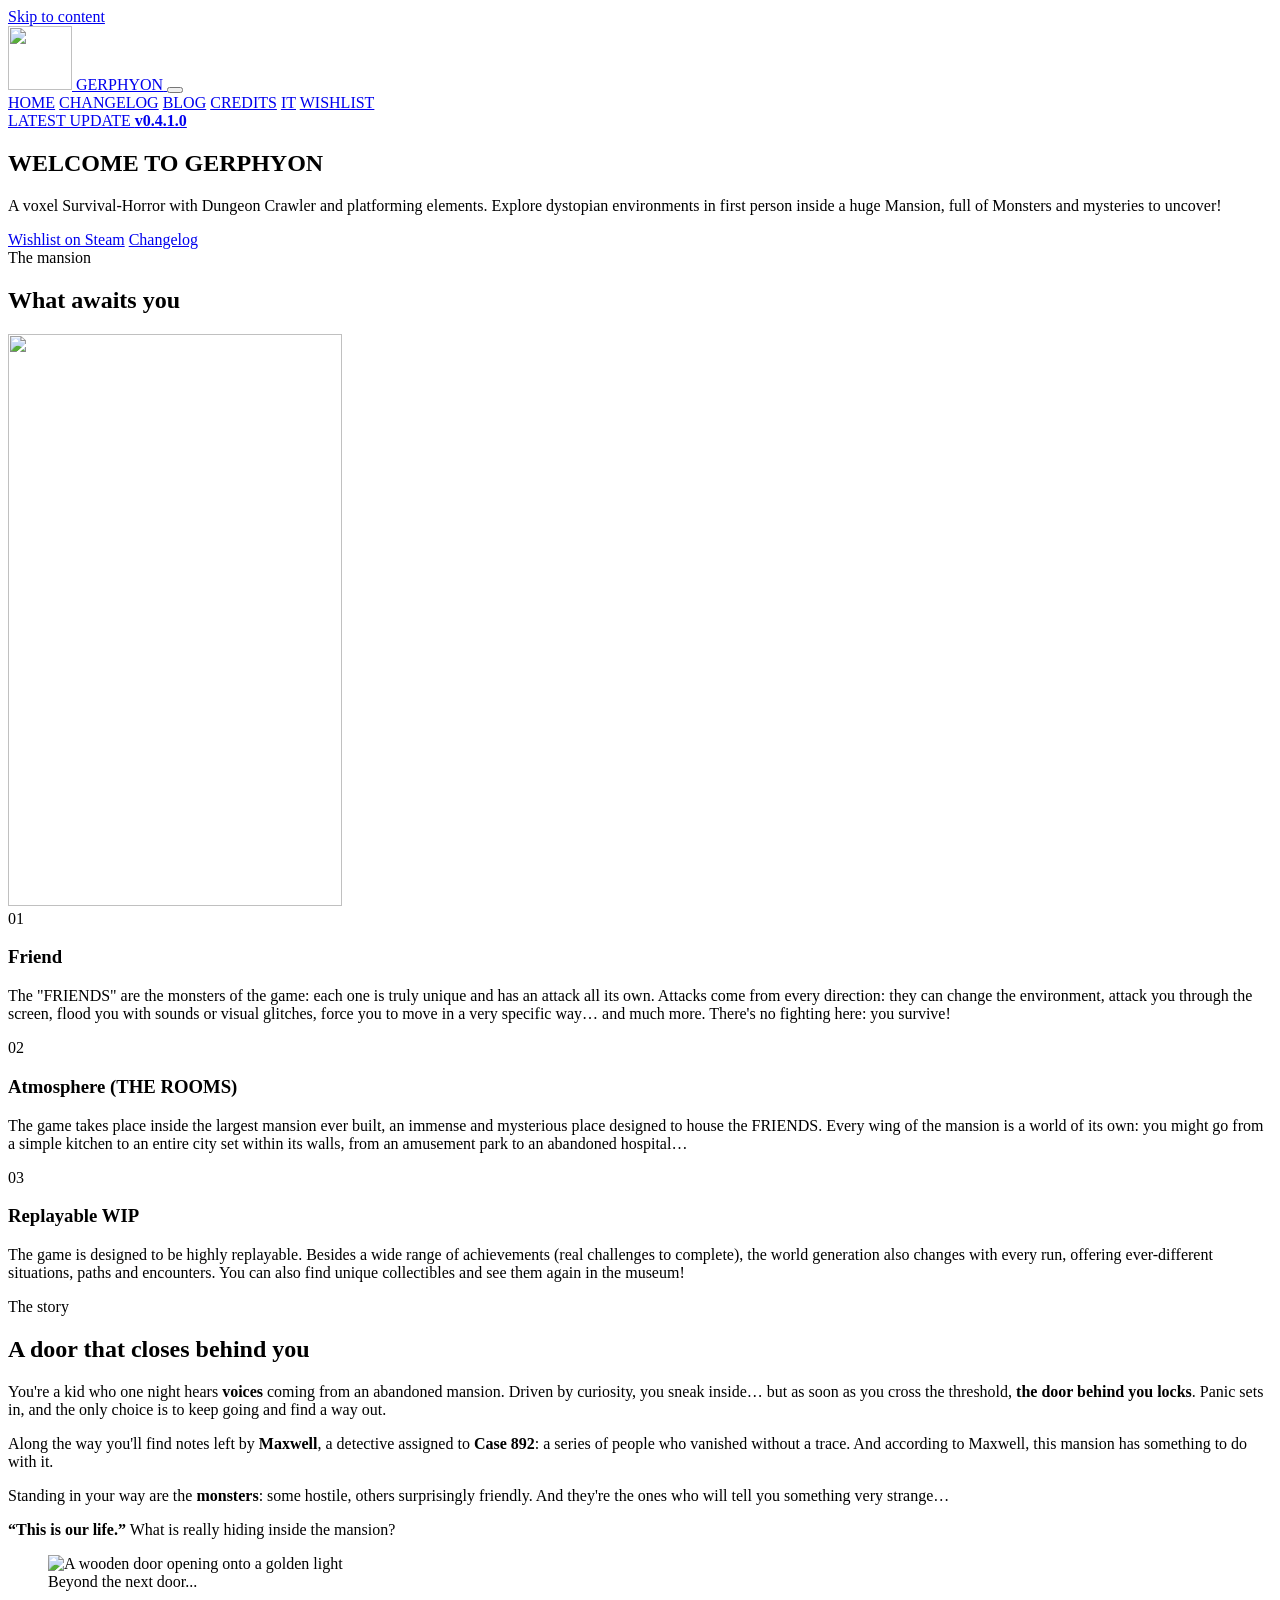
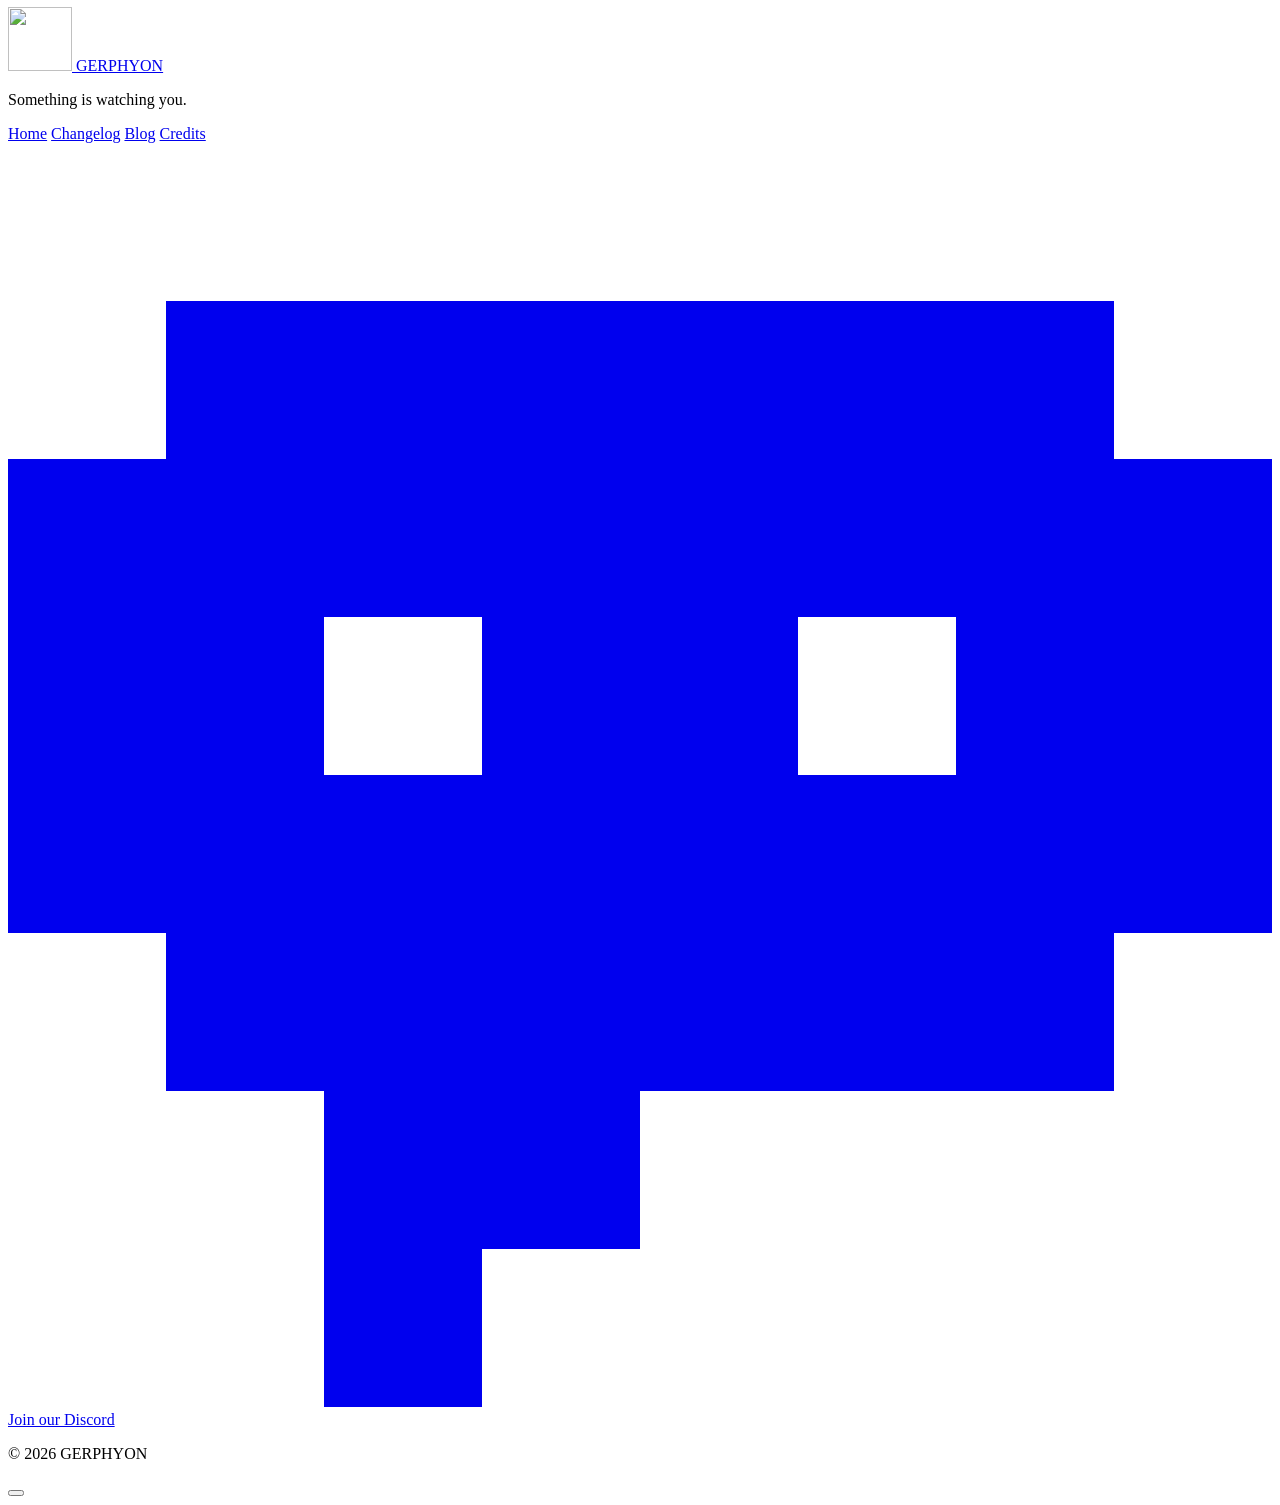
==== en/index.html @ 2ed1fde4 "update" ====
<!doctype html>
<html lang="en">
<head>
  <meta charset="utf-8"/>
  <meta name="viewport" content="width=device-width, initial-scale=1"/>
  <meta name="theme-color" content="#0b0807"/>
  <meta name="description" content="GERPHYON — A voxel Survival-Horror with Dungeon Crawler and platforming elements: explore a huge Mansion full of Monsters and mysteries in first person."/>
  <title>GERPHYON</title>
  <script>document.documentElement.classList.add('js')</script>
  <script src="../assets/js/lang.js"></script>
  <link rel="alternate" hreflang="it" href="https://gerphyon.com/"/>
  <link rel="alternate" hreflang="en" href="https://gerphyon.com/en/"/>
  <link rel="alternate" hreflang="x-default" href="https://gerphyon.com/"/>
  <link rel="preconnect" href="https://fonts.googleapis.com"/>
  <link rel="preconnect" href="https://fonts.gstatic.com" crossorigin/>
  <link rel="stylesheet" href="https://fonts.googleapis.com/css2?family=Rubik:wght@400;600&display=swap"/>
  <link rel="preload" href="../assets/fonts/GERPHYON.ttf" as="font" type="font/ttf" crossorigin/>
  <link rel="stylesheet" href="../assets/css/styles.css"/>
  <link rel="icon" href="../assets/img/Logo64x64.png" type="image/png"/>
</head>
<body>
<a class="skip-link" href="#main">Skip to content</a>
<header class="site-header">
  <div class="container navbar">
    <a class="brand" href="./index.html" aria-label="GERPHYON — Home">
      <img src="../assets/img/Logo64x64.png" alt="" width="64" height="64"/>
      <span class="brand-title">GERPHYON</span>
    </a>
    <button class="nav-toggle" type="button" aria-expanded="false" aria-controls="site-nav" aria-label="Open menu"><span></span></button>
    <nav id="site-nav" class="site-nav" aria-label="Main">
      <a href="./index.html" aria-current="page">HOME</a>
      <a href="./versions.html">CHANGELOG</a>
      <a href="./blog.html">BLOG</a>
      <a href="./credits.html">CREDITS</a>
      <a href="../index.html" hreflang="it" lang="it" data-lang="it" aria-label="Versione italiana">IT</a>
      <a class="btn btn-sm" href="https://store.steampowered.com/app/4841430/GERPHYON_The_Ender_Mansion/" target="_blank" rel="noopener">WISHLIST</a>
    </nav>
  </div>
</header>

<main id="main">
<section class="hero">
  <div class="slideshow" aria-hidden="true">
    <div class="slide" style="background-image:url('../assets/img/slide1.png')"></div>
  </div>
  <div class="hero-fx" aria-hidden="true"></div>
  <div class="eyes" data-eyes="6" data-eyes-area="edges" aria-hidden="true"></div>
  <div class="container hero-content">
    <a class="hero-badge" href="./versions.html" data-latest-version hidden>LATEST UPDATE <b></b></a>
    <h1 class="hero-title">
      <span class="hero-title-small">WELCOME TO</span>
      <span class="hero-title-big">GERPHYON</span>
    </h1>
    <p class="hero-text">A voxel Survival-Horror with Dungeon Crawler and platforming elements. Explore dystopian environments in first person inside a huge Mansion, full of Monsters and mysteries to uncover!</p>
    <div class="hero-actions">
      <a class="btn btn-lg" href="https://store.steampowered.com/app/4841430/GERPHYON_The_Ender_Mansion/" target="_blank" rel="noopener">Wishlist on Steam</a>
      <a class="btn btn-ghost" href="./versions.html">Changelog <span class="px-arrow" aria-hidden="true"></span></a>
    </div>
  </div>
  <a class="scroll-hint" href="#magione" aria-label="Scroll to the mansion"><span class="px-chev" aria-hidden="true"></span></a>
  <script src="../assets/js/slideshow.js"></script>
</section>

<div class="cornice" aria-hidden="true"></div>

<section class="section section-grid" id="magione">
  <div class="container">
    <div class="section-head">
      <div data-reveal>
        <span class="kicker">The mansion</span>
        <h2 class="h2">What <span class="gold">awaits</span> you</h2>
        <span class="carpet" aria-hidden="true"></span>
      </div>
      <img class="peek-cat" src="../assets/img/Gatto.png" alt="" width="334" height="572"/>
    </div>
    <div class="cards">
      <article class="card feature-card" data-reveal>
        <span class="card-num" aria-hidden="true">01</span>
        <h3>Friend</h3>
        <p>The "FRIENDS" are the monsters of the game: each one is truly unique and has an attack all its own. Attacks come from every direction: they can change the environment, attack you through the screen, flood you with sounds or visual glitches, force you to move in a very specific way… and much more. There's no fighting here: you survive!</p>
      </article>
      <article class="card feature-card" data-reveal style="--d:.1s">
        <span class="card-num" aria-hidden="true">02</span>
        <h3>Atmosphere (THE ROOMS)</h3>
        <p>The game takes place inside the largest mansion ever built, an immense and mysterious place designed to house the FRIENDS. Every wing of the mansion is a world of its own: you might go from a simple kitchen to an entire city set within its walls, from an amusement park to an abandoned hospital…</p>
      </article>
      <article class="card feature-card" data-reveal style="--d:.2s">
        <span class="card-num" aria-hidden="true">03</span>
        <h3>Replayable <span class="tag">WIP</span></h3>
        <p>The game is designed to be highly replayable. Besides a wide range of achievements (real challenges to complete), the world generation also changes with every run, offering ever-different situations, paths and encounters. You can also find unique collectibles and see them again in the museum!</p>
      </article>
    </div>
  </div>
</section>

<div class="cornice" aria-hidden="true"></div>

<section class="section section-genre">
  <div class="container genre-grid">
    <div class="genre-text" data-reveal>
      <span class="kicker">The story</span>
      <h2 class="h2">A door that <span class="gold">closes</span> behind you</h2>
      <span class="carpet" aria-hidden="true"></span>

      <p>
      You're a kid who one night hears <strong>voices</strong> coming from an abandoned mansion. Driven by curiosity,
      you sneak inside… but as soon as you cross the threshold, <strong>the door behind you locks</strong>.
      Panic sets in, and the only choice is to keep going and find a way out.
      </p>

      <p>
      Along the way you'll find notes left by <strong>Maxwell</strong>, a detective assigned to
      <strong>Case 892</strong>: a series of people who vanished without a trace. And according to Maxwell, this mansion
      has something to do with it.
      </p>

      <p>
      Standing in your way are the <strong>monsters</strong>: some hostile, others surprisingly friendly.
      And they're the ones who will tell you something very strange…
      </p>

      <p class="callout">
        <strong>“This is our life.”</strong>
        <span>What is really hiding inside the mansion?</span>
      </p>
    </div>
    <figure class="genre-door" data-reveal style="--d:.15s">
      <img src="../assets/img/porta.png" alt="A wooden door opening onto a golden light" width="688" height="786"/>
      <figcaption>Beyond the next door...</figcaption>
    </figure>
  </div>
</section>
</main>

<div class="cornice" aria-hidden="true"></div>
<footer class="site-footer">
  <div class="eyes" data-eyes="5" aria-hidden="true"></div>
  <div class="container footer-inner">
    <a class="footer-brand" href="./index.html" aria-label="GERPHYON — Home">
      <img src="../assets/img/Logo64x64.png" alt="" width="64" height="64"/>
      <span class="brand-title">GERPHYON</span>
    </a>
    <p class="footer-tagline">Something is watching you.</p>
    <nav class="footer-links" aria-label="Secondary">
      <a href="./index.html">Home</a>
      <a href="./versions.html">Changelog</a>
      <a href="./blog.html">Blog</a>
      <a href="./credits.html">Credits</a>
    </nav>
    <a href="https://discord.gg/F6qgCj7XM7" class="btn btn-blood discord">
      <svg class="discord-icon" viewBox="0 0 8 8" aria-hidden="true" shape-rendering="crispEdges"><path fill="currentColor" fill-rule="evenodd" d="M1 1h6v1h1v3H7v1H4v1H3v1H2V6H1V5H0V2h1zM2 3v1h1V3zm3 0v1h1V3z"/></svg>
      Join our Discord
    </a>
    <p class="copyright">© <span id="year"></span> GERPHYON</p>
  </div>
</footer>
<script src="../assets/js/main.js"></script>

<script>if('serviceWorker' in navigator) { navigator.serviceWorker.register('../sw.js'); }</script>
</body>
</html>
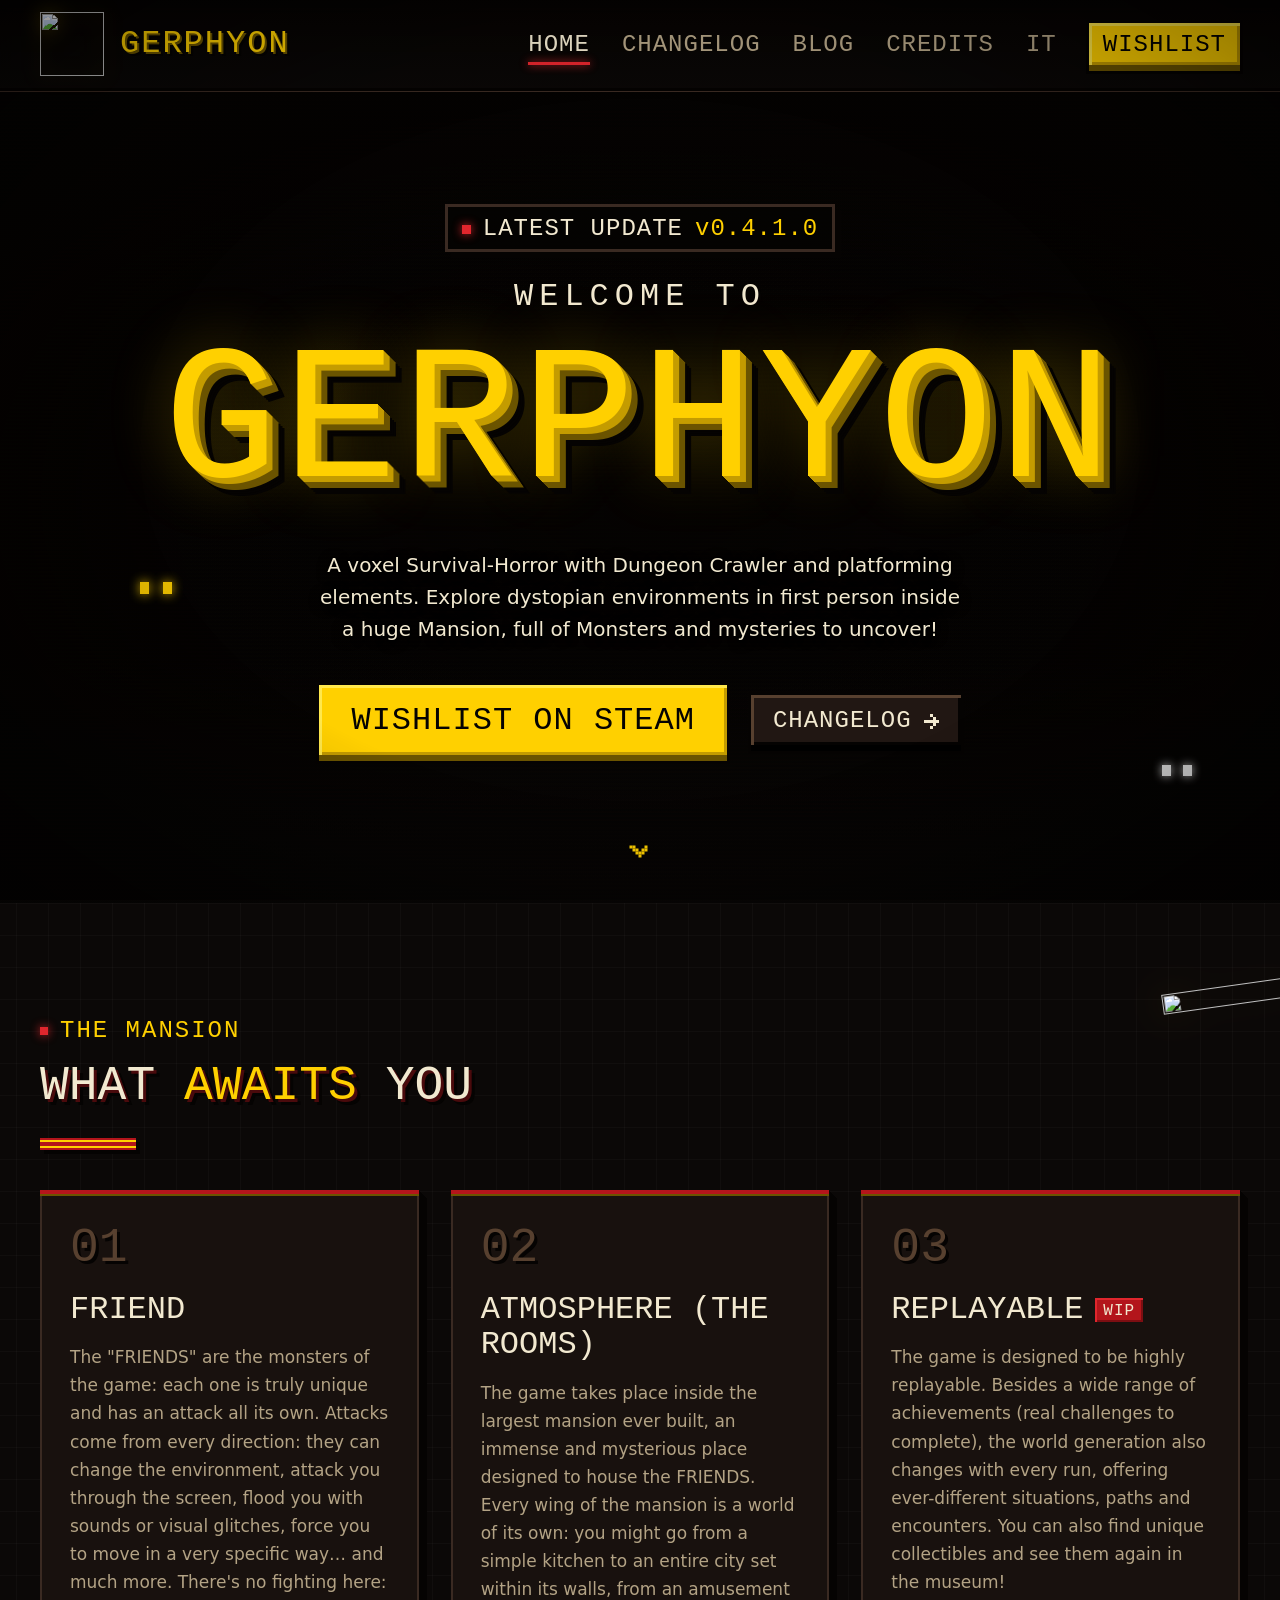
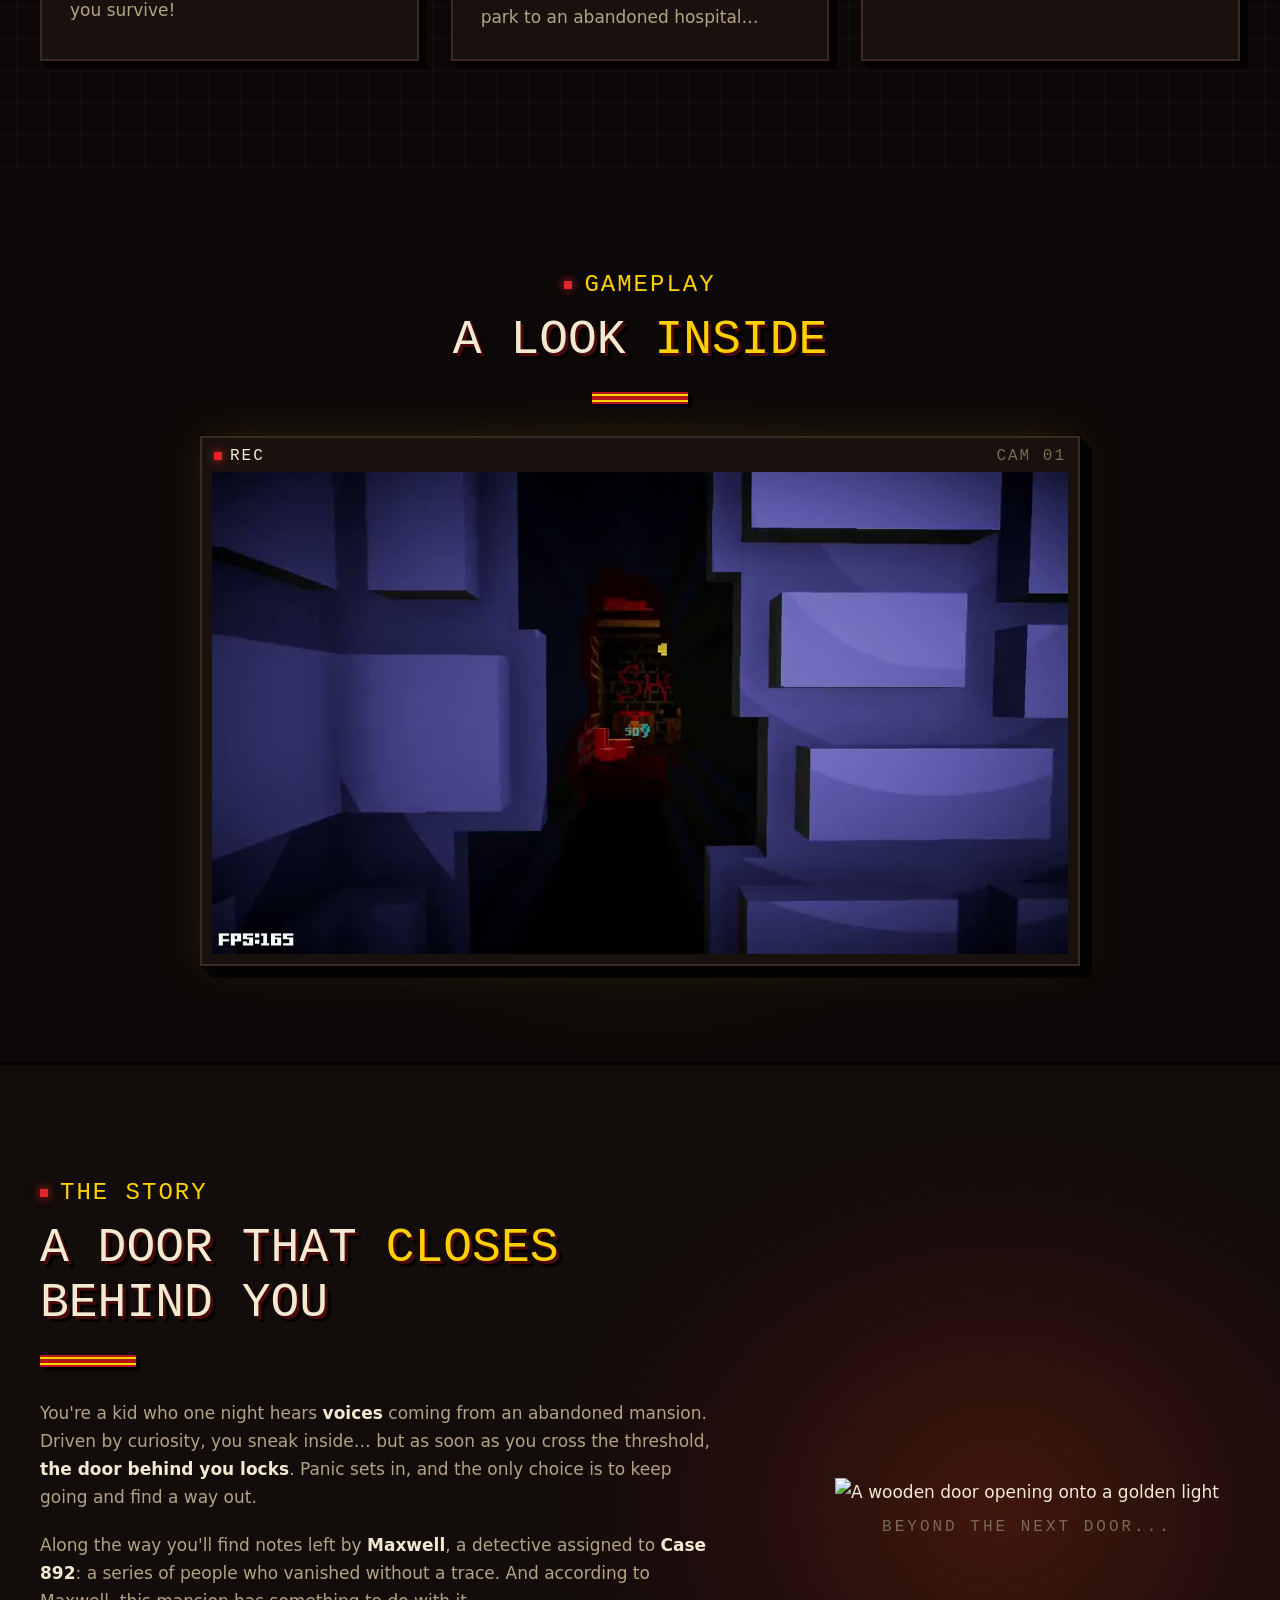
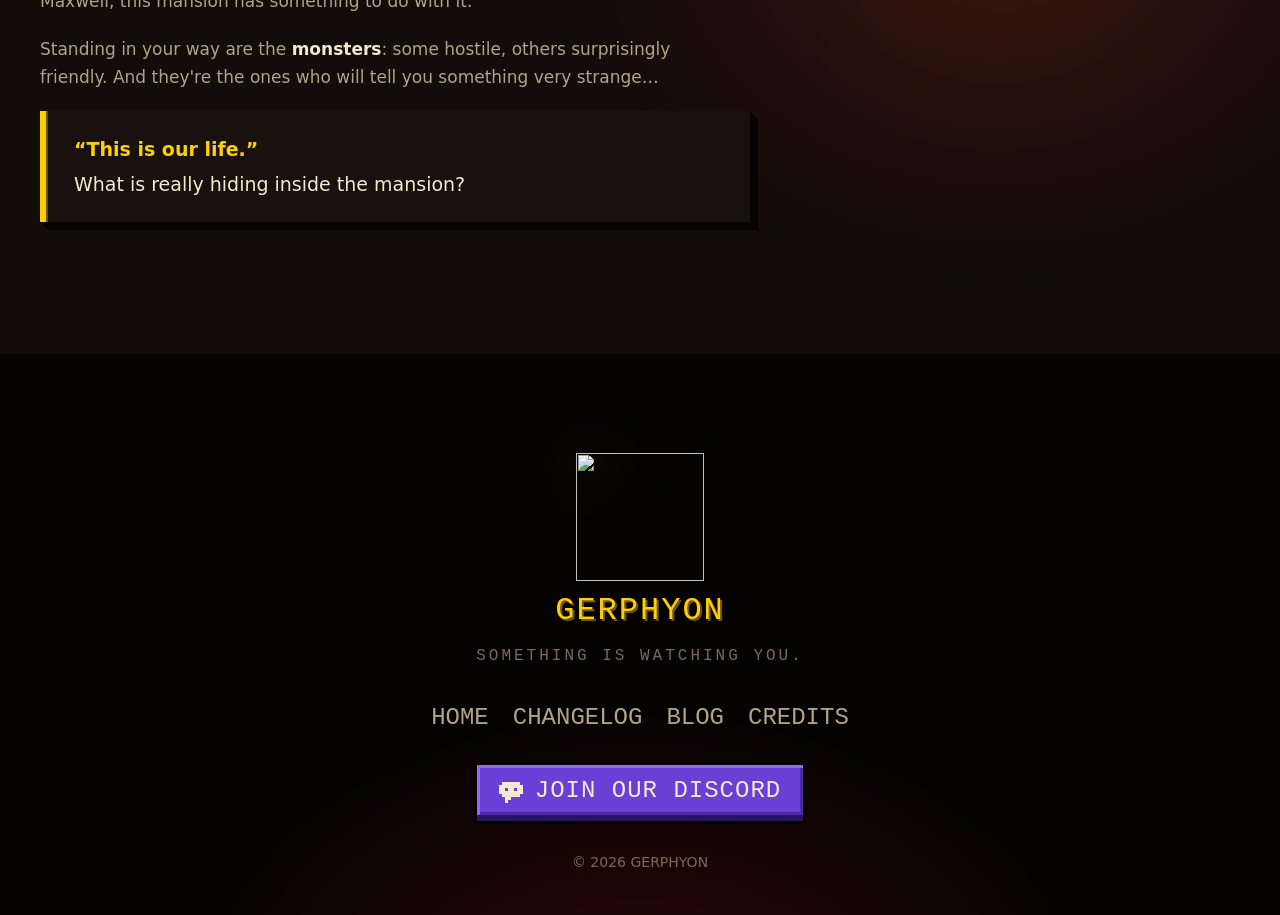
==== commit 65ca984e: "update" ====
--- a/en/index.html
+++ b/en/index.html
@@ -95,6 +95,22 @@
 
 <div class="cornice" aria-hidden="true"></div>
 
+<section class="section section-video">
+  <div class="container">
+    <div class="center" data-reveal>
+      <span class="kicker">Gameplay</span>
+      <h2 class="h2">A look <span class="gold">inside</span></h2>
+      <span class="carpet" aria-hidden="true"></span>
+    </div>
+    <figure class="video-frame" data-reveal style="--d:.1s">
+      <div class="video-bar" aria-hidden="true"><span class="video-rec">REC</span><span>CAM 01</span></div>
+      <video src="../assets/video/trailer.mp4" poster="../assets/video/trailer-poster.jpg" width="1280" height="720" muted loop playsinline preload="none" data-autoplay aria-label="GERPHYON gameplay video"></video>
+    </figure>
+  </div>
+</section>
+
+<div class="cornice" aria-hidden="true"></div>
+
 <section class="section section-genre">
   <div class="container genre-grid">
     <div class="genre-text" data-reveal>
--- a/assets/css/styles.css
+++ b/assets/css/styles.css
@@ -0,0 +1,2262 @@
+/* =========================================================
+   GERPHYON — voxel horror
+   Il font del gioco è un pixel font su griglia 16: è nitido a
+   multipli di 16px (16, 32, 48, 64, 96, 144, 192...) e a 24px
+   sugli schermi ad alta densità.
+   ========================================================= */
+
+@font-face {
+    font-family: 'Gerphyon';
+    src: url('../fonts/GERPHYON.ttf') format('truetype');
+    font-display: swap;
+}
+
+:root {
+    /* magione: nero caldo, carminio, oro */
+    --bg: #0b0807;
+    --bg-2: #120c0a;
+    --surface: #18110e;
+    --surface-2: #211713;
+    --line: #3a2a22;
+    --line-2: #57402f;
+    --fg: #f2e9d0;
+    --muted: #b3a385;
+    --dim: #7a6a55;
+
+    --accent: #ffd000;
+    --accent-hi: #ffe84d;
+    --accent-lo: #c49c00;
+    --accent-deep: #6b5400;
+    --blood: #b3151b;
+    --blood-hi: #e0262d;
+    --blood-deep: #4a0a0c;
+    --void: #050302;
+
+    --font-pixel: 'Gerphyon', ui-monospace, monospace;
+    --font-body: 'Rubik', system-ui, -apple-system, 'Segoe UI', Roboto, Arial, sans-serif;
+
+    /* estrusione "a blocco" stile voxel */
+    --extrude: 1px 1px 0 var(--void), 2px 2px 0 var(--void), 3px 3px 0 var(--void), 4px 4px 0 var(--void),
+        5px 5px 0 var(--void), 6px 6px 0 var(--void), 7px 7px 0 var(--void), 8px 8px 0 var(--void);
+    --extrude-lg: 1px 1px 0 var(--void), 2px 2px 0 var(--void), 3px 3px 0 var(--void), 4px 4px 0 var(--void),
+        5px 5px 0 var(--void), 6px 6px 0 var(--void), 7px 7px 0 var(--void), 8px 8px 0 var(--void),
+        9px 9px 0 var(--void), 10px 10px 0 var(--void), 11px 11px 0 var(--void), 12px 12px 0 var(--void),
+        0 0 40px rgba(255, 208, 0, .12);
+
+    --header-h: 88px;
+}
+
+/* ---------- base ---------- */
+
+*,
+*::before,
+*::after {
+    box-sizing: border-box
+}
+
+html {
+    scroll-behavior: smooth;
+    scroll-padding-top: var(--header-h);
+    scrollbar-color: var(--accent-lo) var(--bg);
+}
+
+body {
+    margin: 0;
+    min-height: 100vh;
+    display: flex;
+    flex-direction: column;
+    background: var(--bg);
+    color: var(--fg);
+    font-family: var(--font-body);
+    font-size: 17px;
+    line-height: 1.65;
+    overflow-x: hidden;
+    -webkit-font-smoothing: antialiased;
+}
+
+body > main {
+    flex: 1
+}
+
+/* grana pellicola */
+body::before {
+    content: "";
+    position: fixed;
+    inset: -50%;
+    z-index: 100;
+    pointer-events: none;
+    background: url('../img/noise.png');
+    opacity: .07;
+    mix-blend-mode: overlay;
+    animation: grain 1.2s steps(6) infinite;
+}
+
+/* vignettatura */
+body::after {
+    content: "";
+    position: fixed;
+    inset: 0;
+    z-index: 99;
+    pointer-events: none;
+    background: radial-gradient(ellipse at center, transparent 55%, rgba(0, 0, 0, .45) 100%);
+}
+
+@keyframes grain {
+    0% { transform: translate(0, 0) }
+    20% { transform: translate(-3%, 2%) }
+    40% { transform: translate(2%, -4%) }
+    60% { transform: translate(-4%, -1%) }
+    80% { transform: translate(3%, 3%) }
+    100% { transform: translate(0, 0) }
+}
+
+::selection {
+    background: var(--accent);
+    color: var(--void)
+}
+
+::-webkit-scrollbar {
+    width: 12px
+}
+
+::-webkit-scrollbar-track {
+    background: var(--bg)
+}
+
+::-webkit-scrollbar-thumb {
+    background: var(--accent-lo);
+    border: 3px solid var(--bg)
+}
+
+::-webkit-scrollbar-thumb:hover {
+    background: var(--accent)
+}
+
+img {
+    max-width: 100%;
+    height: auto
+}
+
+a {
+    color: var(--accent)
+}
+
+a:hover {
+    color: var(--accent-hi)
+}
+
+:focus-visible {
+    outline: 3px solid var(--accent);
+    outline-offset: 3px
+}
+
+strong {
+    color: #fff;
+    font-weight: 600
+}
+
+.container {
+    width: min(1200px, 100% - 32px);
+    margin-inline: auto
+}
+
+.center {
+    text-align: center
+}
+
+.sr-only {
+    position: absolute;
+    width: 1px;
+    height: 1px;
+    overflow: hidden;
+    clip: rect(0 0 0 0);
+    white-space: nowrap;
+}
+
+.skip-link {
+    position: absolute;
+    left: 16px;
+    top: -100px;
+    z-index: 200;
+    padding: 8px 16px;
+    background: var(--accent);
+    color: var(--void);
+    font-family: var(--font-pixel);
+    font-size: 16px;
+    text-decoration: none;
+}
+
+.skip-link:focus {
+    top: 16px
+}
+
+/* classi legacy */
+.fontBase50,
+.fontBase70,
+.fontBase100 {
+    font-family: var(--font-pixel);
+    text-transform: uppercase;
+    font-weight: 400;
+    line-height: 1.1;
+}
+
+.fontBase50 { font-size: 48px }
+.fontBase70 { font-size: 64px }
+.fontBase100 { font-size: 96px }
+
+/* ---------- tipografia pixel ---------- */
+
+.pixel {
+    font-family: var(--font-pixel);
+    font-weight: 400;
+    text-transform: uppercase;
+}
+
+.kicker {
+    display: inline-flex;
+    align-items: center;
+    gap: 12px;
+    margin-bottom: 16px;
+    font-family: var(--font-pixel);
+    font-size: 24px;
+    line-height: 1;
+    letter-spacing: 2px;
+    text-transform: uppercase;
+    color: var(--accent);
+}
+
+.kicker::before {
+    content: "";
+    width: 8px;
+    height: 8px;
+    background: var(--blood-hi);
+    box-shadow: 0 0 10px var(--blood-hi);
+    animation: pulse 2.4s steps(2) infinite;
+}
+
+@keyframes pulse {
+    50% { opacity: .25 }
+}
+
+.h2 {
+    margin: 0 0 24px;
+    font-family: var(--font-pixel);
+    font-weight: 400;
+    font-size: 48px;
+    line-height: 1.15;
+    text-transform: uppercase;
+    color: var(--fg);
+    text-shadow: 3px 3px 0 var(--blood-deep), 6px 6px 0 var(--void);
+}
+
+.h2 .gold {
+    color: var(--accent)
+}
+
+/* tappeto rosso con bordi d'oro, come nella hall della magione */
+.carpet {
+    display: block;
+    width: 96px;
+    height: 12px;
+    margin: 0 0 32px;
+    background: linear-gradient(180deg,
+            var(--blood) 0 2px, var(--accent) 2px 4px, var(--blood) 4px 8px,
+            var(--accent) 8px 10px, var(--blood) 10px 12px);
+    box-shadow: 4px 4px 0 var(--void);
+}
+
+.center .carpet {
+    margin-inline: auto
+}
+
+/* ---------- bottoni a blocco ---------- */
+
+.btn,
+.cta {
+    --b-face: var(--accent);
+    --b-hi: var(--accent-hi);
+    --b-lo: var(--accent-lo);
+    --b-depth: var(--accent-deep);
+    --b-fg: var(--void);
+    position: relative;
+    display: inline-flex;
+    align-items: center;
+    justify-content: center;
+    gap: 12px;
+    padding: 14px 22px 12px;
+    font-family: var(--font-pixel);
+    font-size: 24px;
+    line-height: 1;
+    letter-spacing: 1px;
+    text-transform: uppercase;
+    text-decoration: none;
+    color: var(--b-fg);
+    background: var(--b-face);
+    border: 0;
+    cursor: pointer;
+    box-shadow:
+        inset 3px 3px 0 var(--b-hi),
+        inset -3px -3px 0 var(--b-lo),
+        0 6px 0 var(--b-depth),
+        0 6px 0 3px var(--void),
+        0 0 0 3px var(--void);
+    transform: translateY(0);
+    transition: transform .08s steps(2), box-shadow .08s steps(2), filter .15s;
+}
+
+.btn:hover,
+.cta:hover {
+    color: var(--b-fg);
+    transform: translateY(-2px);
+    filter: brightness(1.08);
+    box-shadow:
+        inset 3px 3px 0 var(--b-hi),
+        inset -3px -3px 0 var(--b-lo),
+        0 8px 0 var(--b-depth),
+        0 8px 0 3px var(--void),
+        0 0 0 3px var(--void),
+        0 0 28px rgba(255, 208, 0, .35);
+}
+
+.btn:active,
+.cta:active {
+    transform: translateY(5px);
+    box-shadow:
+        inset 3px 3px 0 var(--b-lo),
+        inset -3px -3px 0 var(--b-hi),
+        0 1px 0 var(--b-depth),
+        0 1px 0 3px var(--void),
+        0 0 0 3px var(--void);
+}
+
+.btn-lg {
+    padding: 20px 32px 18px;
+    font-size: 32px;
+}
+
+.btn-sm {
+    padding: 10px 14px 8px;
+}
+
+.btn-ghost {
+    --b-face: var(--surface-2);
+    --b-hi: var(--line-2);
+    --b-lo: var(--void);
+    --b-depth: #000;
+    --b-fg: var(--fg);
+}
+
+.btn-ghost:hover {
+    --b-fg: var(--accent);
+    box-shadow:
+        inset 3px 3px 0 var(--b-hi),
+        inset -3px -3px 0 var(--b-lo),
+        0 8px 0 var(--b-depth),
+        0 8px 0 3px var(--void),
+        0 0 0 3px var(--void);
+}
+
+.btn-blood {
+    --b-face: var(--blood);
+    --b-hi: var(--blood-hi);
+    --b-lo: #7d0e12;
+    --b-depth: var(--blood-deep);
+    --b-fg: var(--fg);
+}
+
+.btn-blood:hover {
+    box-shadow:
+        inset 3px 3px 0 var(--b-hi),
+        inset -3px -3px 0 var(--b-lo),
+        0 8px 0 var(--b-depth),
+        0 8px 0 3px var(--void),
+        0 0 0 3px var(--void),
+        0 0 28px rgba(224, 38, 45, .4);
+}
+
+/* piccola icona-freccia pixel (box-shadow art, unità 3px) */
+.px-arrow {
+    position: relative;
+    display: inline-block;
+    width: 15px;
+    height: 15px;
+    flex: none;
+}
+
+.px-arrow::before {
+    content: "";
+    position: absolute;
+    left: 0;
+    top: 0;
+    width: 3px;
+    height: 3px;
+    background: transparent;
+    box-shadow:
+        6px 0 currentColor,
+        9px 3px currentColor,
+        0 6px currentColor, 3px 6px currentColor, 6px 6px currentColor, 9px 6px currentColor, 12px 6px currentColor,
+        9px 9px currentColor,
+        6px 12px currentColor;
+}
+
+/* chevron pixel (punta a destra, unità 3px) */
+.px-chev {
+    position: relative;
+    display: inline-block;
+    width: 12px;
+    height: 21px;
+    flex: none;
+}
+
+.px-chev::before {
+    content: "";
+    position: absolute;
+    left: 0;
+    top: 0;
+    width: 3px;
+    height: 3px;
+    box-shadow:
+        0 0 currentColor,
+        0 3px currentColor, 3px 3px currentColor,
+        3px 6px currentColor, 6px 6px currentColor,
+        6px 9px currentColor, 9px 9px currentColor,
+        3px 12px currentColor, 6px 12px currentColor,
+        0 15px currentColor, 3px 15px currentColor,
+        0 18px currentColor;
+}
+
+/* ---------- header ---------- */
+
+.site-header {
+    position: sticky;
+    top: 0;
+    z-index: 50;
+    background: linear-gradient(180deg, rgba(5, 3, 2, .92), rgba(11, 8, 7, .82));
+    backdrop-filter: blur(8px);
+    -webkit-backdrop-filter: blur(8px);
+    border-bottom: 3px solid var(--void);
+    box-shadow: 0 1px 0 var(--line);
+    transition: box-shadow .2s;
+}
+
+.site-header.is-scrolled {
+    box-shadow: 0 1px 0 var(--line), 0 12px 30px rgba(0, 0, 0, .6);
+}
+
+.navbar {
+    display: flex;
+    align-items: center;
+    justify-content: space-between;
+    gap: 24px;
+    min-height: var(--header-h);
+}
+
+.brand {
+    display: flex;
+    align-items: center;
+    gap: 16px;
+    text-decoration: none;
+    color: var(--accent);
+}
+
+.brand img {
+    width: 64px;
+    height: 64px;
+    image-rendering: pixelated;
+    filter: drop-shadow(0 0 10px rgba(255, 208, 0, .3));
+    transition: transform .2s steps(3), filter .2s;
+}
+
+.brand:hover img {
+    transform: translateY(-3px) rotate(-3deg);
+    filter: drop-shadow(0 0 16px rgba(255, 208, 0, .55));
+}
+
+.brand-title,
+.brand .title {
+    font-family: var(--font-pixel);
+    font-size: 32px;
+    line-height: 1;
+    letter-spacing: 2px;
+    color: var(--accent);
+    text-shadow: 2px 2px 0 var(--accent-deep), 4px 4px 0 var(--void);
+}
+
+.site-nav {
+    display: flex;
+    align-items: center;
+    gap: 8px;
+}
+
+.site-nav a:not(.btn) {
+    position: relative;
+    padding: 10px 12px 8px;
+    font-family: var(--font-pixel);
+    font-size: 24px;
+    line-height: 1;
+    letter-spacing: 1px;
+    color: var(--muted);
+    text-decoration: none;
+    transition: color .15s;
+}
+
+.site-nav a:not(.btn)::after {
+    content: "";
+    position: absolute;
+    left: 12px;
+    right: 12px;
+    bottom: 0;
+    height: 3px;
+    background: var(--accent);
+    transform: scaleX(0);
+    transform-origin: left;
+    transition: transform .2s steps(4);
+}
+
+.site-nav a:not(.btn):hover,
+.site-nav a[aria-current="page"] {
+    color: var(--fg);
+}
+
+.site-nav a:not(.btn):hover::after,
+.site-nav a[aria-current="page"]::after {
+    transform: scaleX(1);
+}
+
+.site-nav a[aria-current="page"]::after {
+    background: var(--blood-hi);
+    box-shadow: 0 0 8px var(--blood-hi);
+}
+
+.site-nav .btn {
+    margin-left: 12px
+}
+
+.nav-toggle {
+    display: none;
+    width: 48px;
+    height: 48px;
+    padding: 0;
+    background: var(--surface-2);
+    border: 0;
+    box-shadow: inset 3px 3px 0 var(--line-2), inset -3px -3px 0 var(--void), 0 0 0 3px var(--void);
+    cursor: pointer;
+    position: relative;
+}
+
+/* hamburger pixel */
+.nav-toggle span,
+.nav-toggle span::before,
+.nav-toggle span::after {
+    position: absolute;
+    left: 12px;
+    width: 24px;
+    height: 4px;
+    background: var(--accent);
+    content: "";
+    transition: transform .15s steps(3), opacity .1s;
+}
+
+.nav-toggle span {
+    top: 22px
+}
+
+.nav-toggle span::before {
+    left: 0;
+    top: -8px
+}
+
+.nav-toggle span::after {
+    left: 0;
+    top: 8px
+}
+
+.nav-toggle[aria-expanded="true"] span {
+    background: transparent
+}
+
+.nav-toggle[aria-expanded="true"] span::before {
+    transform: translateY(8px) rotate(45deg)
+}
+
+.nav-toggle[aria-expanded="true"] span::after {
+    transform: translateY(-8px) rotate(-45deg)
+}
+
+/* ---------- hero (home) ---------- */
+
+.hero {
+    position: relative;
+    min-height: calc(100svh - var(--header-h));
+    min-height: max(600px, calc(100svh - var(--header-h)));
+    display: grid;
+    place-items: center;
+    overflow: hidden;
+    isolation: isolate;
+    background: var(--void);
+}
+
+.slideshow {
+    position: absolute;
+    inset: 0;
+    z-index: -3;
+}
+
+.slide {
+    position: absolute;
+    inset: 0;
+    background-size: cover;
+    background-position: center 40%;
+    opacity: 0;
+    transition: opacity 1.2s ease-in-out;
+    filter: brightness(.82) contrast(1.08) saturate(1.05);
+}
+
+.slide.active {
+    opacity: 1;
+    animation: drift 40s ease-in-out infinite alternate;
+}
+
+@keyframes drift {
+    from { transform: scale(1.02) translate(0, 0) }
+    to { transform: scale(1.12) translate(-1.5%, 1%) }
+}
+
+/* vignettatura, scanline e luce tremolante sopra lo screenshot */
+.hero-fx {
+    position: absolute;
+    inset: 0;
+    z-index: -2;
+    pointer-events: none;
+    background:
+        radial-gradient(ellipse 55% 45% at 50% 52%, rgba(5, 3, 2, .72), transparent 70%),
+        radial-gradient(ellipse at center, transparent 35%, rgba(5, 3, 2, .92) 85%),
+        linear-gradient(180deg, rgba(5, 3, 2, .55), transparent 25%, transparent 70%, var(--bg) 100%);
+}
+
+.hero-fx::before {
+    content: "";
+    position: absolute;
+    inset: 0;
+    background: repeating-linear-gradient(0deg, rgba(0, 0, 0, .22) 0 2px, transparent 2px 4px);
+    mix-blend-mode: multiply;
+}
+
+.hero-fx::after {
+    content: "";
+    position: absolute;
+    inset: 0;
+    background: var(--void);
+    opacity: 0;
+    animation: blackout 9s infinite;
+}
+
+@keyframes blackout {
+    0%, 86%, 100% { opacity: 0 }
+    87% { opacity: .55 }
+    88% { opacity: .1 }
+    89% { opacity: .7 }
+    91% { opacity: 0 }
+}
+
+.hero-content {
+    position: relative;
+    z-index: 2;
+    text-align: center;
+    padding: 64px 0 96px;
+}
+
+.hero-badge {
+    display: inline-flex;
+    align-items: center;
+    gap: 12px;
+    margin-bottom: 32px;
+    padding: 10px 14px 8px;
+    font-family: var(--font-pixel);
+    font-size: 24px;
+    line-height: 1;
+    letter-spacing: 1px;
+    color: var(--fg);
+    text-decoration: none;
+    background: rgba(5, 3, 2, .75);
+    box-shadow: 0 0 0 3px var(--line), 6px 6px 0 3px var(--void);
+    transition: box-shadow .15s, color .15s;
+}
+
+.hero-badge b {
+    color: var(--accent);
+    font-weight: 400
+}
+
+.hero-badge::before {
+    content: "";
+    width: 9px;
+    height: 9px;
+    background: var(--blood-hi);
+    box-shadow: 0 0 10px var(--blood-hi);
+    animation: pulse 1.6s steps(2) infinite;
+}
+
+.hero-badge:hover {
+    color: var(--fg);
+    box-shadow: 0 0 0 3px var(--accent), 6px 6px 0 3px var(--void);
+}
+
+.hero-badge[hidden] {
+    display: none
+}
+
+.hero-title {
+    margin: 0 0 28px;
+    font-family: var(--font-pixel);
+    font-weight: 400;
+    line-height: 1;
+    text-transform: uppercase;
+}
+
+.hero-title-small {
+    display: block;
+    margin-bottom: 16px;
+    font-size: 32px;
+    letter-spacing: 6px;
+    color: var(--fg);
+    text-shadow: 3px 3px 0 var(--void);
+}
+
+.hero-title-big {
+    display: block;
+    font-size: 192px;
+    letter-spacing: 4px;
+    color: var(--accent);
+    text-shadow:
+        1px 1px 0 var(--accent-lo), 2px 2px 0 var(--accent-lo), 3px 3px 0 var(--accent-lo),
+        4px 4px 0 var(--accent-lo), 5px 5px 0 var(--accent-lo), 6px 6px 0 var(--accent-lo),
+        7px 7px 0 var(--accent-deep), 8px 8px 0 var(--accent-deep), 9px 9px 0 var(--accent-deep),
+        10px 10px 0 var(--accent-deep), 11px 11px 0 var(--accent-deep), 12px 12px 0 var(--accent-deep),
+        14px 14px 0 var(--void), 16px 16px 0 var(--void), 18px 18px 0 var(--void),
+        0 0 60px rgba(255, 208, 0, .35);
+    animation: flicker 7s infinite;
+}
+
+@keyframes flicker {
+    0%, 92%, 100% { opacity: 1 }
+    93% { opacity: .55 }
+    94% { opacity: 1 }
+    95.5% { opacity: .3 }
+    96.5% { opacity: 1 }
+}
+
+.hero-text {
+    max-width: 640px;
+    margin: 0 auto 40px;
+    font-size: 20px;
+    line-height: 1.6;
+    color: var(--fg);
+    text-shadow: 0 2px 12px #000, 0 0 2px #000;
+}
+
+.hero-actions {
+    display: flex;
+    gap: 24px;
+    justify-content: center;
+    align-items: center;
+    flex-wrap: wrap;
+}
+
+.scroll-hint {
+    position: absolute;
+    left: 50%;
+    bottom: 28px;
+    z-index: 2;
+    display: grid;
+    place-items: center;
+    width: 48px;
+    height: 48px;
+    margin-left: -24px;
+    color: var(--accent);
+    animation: bob 1.6s steps(4) infinite;
+}
+
+.scroll-hint .px-chev {
+    transform: rotate(90deg)
+}
+
+@keyframes bob {
+    0%, 100% { transform: translateY(0) }
+    50% { transform: translateY(8px) }
+}
+
+/* ---------- occhi nel buio ---------- */
+
+.eyes {
+    position: absolute;
+    inset: 0;
+    z-index: 1;
+    pointer-events: none;
+    overflow: hidden;
+}
+
+.eye-pair {
+    --s: 1;
+    --c: #fff;
+    position: absolute;
+    display: flex;
+    gap: calc(10px * var(--s));
+    opacity: 0;
+    transition: opacity .6s steps(3);
+}
+
+.eye-pair.is-open {
+    opacity: .9
+}
+
+.eye-pair.is-hiding {
+    opacity: 0;
+    transition-duration: .12s
+}
+
+.eye-pair i {
+    display: block;
+    width: calc(7px * var(--s));
+    height: calc(9px * var(--s));
+    background: var(--c);
+    box-shadow: 0 0 calc(8px * var(--s)) var(--c);
+    transform-origin: center;
+    animation: blink var(--blink, 4s) infinite;
+}
+
+@keyframes blink {
+    0%, 90%, 100% { transform: scaleY(1) }
+    94% { transform: scaleY(.1) }
+}
+
+/* ---------- cornice (striscia voxel) ---------- */
+
+.cornice {
+    position: relative;
+    z-index: 5;
+    height: 48px;
+    margin: -24px 0;
+    background-image: url('../img/cornice.png');
+    background-repeat: repeat-x;
+    background-size: auto 100%;
+    image-rendering: pixelated;
+    pointer-events: none;
+    animation: cornice 30s linear infinite;
+}
+
+@keyframes cornice {
+    to { background-position: 192px 0 }
+}
+
+/* ---------- sezioni ---------- */
+
+.section {
+    position: relative;
+    padding: 112px 0;
+    background: var(--bg);
+}
+
+.section-grid {
+    background-color: var(--bg);
+    background-image:
+        linear-gradient(rgba(255, 255, 255, .025) 1px, transparent 1px),
+        linear-gradient(90deg, rgba(255, 255, 255, .025) 1px, transparent 1px);
+    background-size: 32px 32px;
+    background-position: center top;
+}
+
+.section-head {
+    display: flex;
+    justify-content: space-between;
+    align-items: flex-end;
+    gap: 24px;
+}
+
+.section-head .carpet {
+    margin-bottom: 40px
+}
+
+/* il gatto seduto sul bordo delle carte */
+.peek-cat {
+    width: 96px;
+    height: auto;
+    margin-bottom: -2px;
+    image-rendering: pixelated;
+    filter: drop-shadow(0 0 18px rgba(255, 208, 0, .12));
+    transform-origin: bottom center;
+    animation: breathe 4s ease-in-out infinite;
+    position: relative;
+    z-index: 2;
+}
+
+@keyframes breathe {
+    0%, 100% { transform: scaleY(1) }
+    50% { transform: scaleY(1.025) }
+}
+
+/* ---------- card ---------- */
+
+.cards {
+    display: grid;
+    grid-template-columns: repeat(auto-fit, minmax(280px, 1fr));
+    gap: 32px;
+}
+
+.card {
+    position: relative;
+    padding: 28px;
+    background: var(--surface);
+    border: 2px solid var(--line);
+    box-shadow: var(--extrude);
+}
+
+.card h2,
+.card h3 {
+    margin-top: 0
+}
+
+.feature-card {
+    padding: 32px 28px 28px;
+    transition: transform .15s steps(3), box-shadow .15s steps(3), border-color .15s;
+}
+
+.feature-card::before {
+    content: "";
+    position: absolute;
+    left: -2px;
+    right: -2px;
+    top: -2px;
+    height: 6px;
+    background: var(--blood);
+    box-shadow: inset 0 -2px 0 var(--accent-deep);
+}
+
+.feature-card:hover {
+    transform: translate(-4px, -4px);
+    border-color: var(--accent-lo);
+    box-shadow: var(--extrude-lg);
+}
+
+.feature-card:hover::before {
+    background: var(--accent);
+    box-shadow: inset 0 -2px 0 var(--accent-lo);
+}
+
+.card-num {
+    display: block;
+    margin-bottom: 20px;
+    font-family: var(--font-pixel);
+    font-size: 48px;
+    line-height: 1;
+    color: var(--line-2);
+    text-shadow: 3px 3px 0 var(--void);
+    transition: text-shadow .15s, color .15s;
+}
+
+.feature-card:hover .card-num {
+    color: var(--accent);
+    text-shadow: 3px 3px 0 var(--accent-deep), 0 0 24px rgba(255, 208, 0, .45);
+}
+
+.feature-card h3 {
+    display: flex;
+    align-items: center;
+    flex-wrap: wrap;
+    gap: 12px;
+    margin: 0 0 16px;
+    font-family: var(--font-pixel);
+    font-weight: 400;
+    font-size: 32px;
+    line-height: 1.1;
+    text-transform: uppercase;
+    color: var(--fg);
+}
+
+.feature-card p {
+    margin: 0;
+    color: var(--muted)
+}
+
+.tag {
+    display: inline-block;
+    padding: 5px 8px 3px;
+    font-family: var(--font-pixel);
+    font-size: 16px;
+    line-height: 1;
+    letter-spacing: 1px;
+    text-transform: uppercase;
+    color: var(--fg);
+    background: var(--blood);
+    box-shadow: inset 2px 2px 0 var(--blood-hi), inset -2px -2px 0 #7d0e12;
+    vertical-align: middle;
+}
+
+.tag-gold {
+    color: var(--void);
+    background: var(--accent);
+    box-shadow: inset 2px 2px 0 var(--accent-hi), inset -2px -2px 0 var(--accent-lo);
+}
+
+.tag-dark {
+    color: var(--muted);
+    background: var(--surface-2);
+    box-shadow: inset 2px 2px 0 var(--line-2), inset -2px -2px 0 var(--void);
+}
+
+/* ---------- video gameplay ---------- */
+
+.section-video {
+    padding: 96px 0;
+    background:
+        radial-gradient(ellipse 45% 55% at 50% 62%, rgba(255, 208, 0, .07), transparent 70%),
+        var(--bg);
+}
+
+.video-frame {
+    max-width: 880px;
+    margin: 0 auto;
+    padding: 0 10px 10px;
+    background: var(--surface);
+    border: 2px solid var(--line);
+    box-shadow: var(--extrude-lg);
+}
+
+.video-frame video {
+    display: block;
+    width: 100%;
+    height: auto;
+    aspect-ratio: 16 / 9;
+    background: var(--void);
+}
+
+/* barra da telecamera di sorveglianza sopra il video (l'HUD del gioco occupa gli angoli) */
+.video-bar {
+    display: flex;
+    justify-content: space-between;
+    align-items: center;
+    padding: 10px 2px 8px;
+    font-family: var(--font-pixel);
+    font-size: 16px;
+    line-height: 1;
+    letter-spacing: 2px;
+    color: var(--dim);
+}
+
+.video-rec {
+    display: inline-flex;
+    align-items: center;
+    gap: 8px;
+    color: var(--fg);
+}
+
+.video-rec::before {
+    content: "";
+    width: 8px;
+    height: 8px;
+    background: var(--blood-hi);
+    box-shadow: 0 0 10px var(--blood-hi);
+    animation: pulse 1.2s steps(2) infinite;
+}
+
+/* ---------- sezione genere / porta ---------- */
+
+.section-genre {
+    overflow: hidden;
+    background:
+        radial-gradient(ellipse 50% 60% at 78% 50%, rgba(179, 21, 27, .22), transparent 70%),
+        radial-gradient(ellipse 30% 40% at 78% 50%, rgba(255, 208, 0, .06), transparent 70%),
+        var(--bg-2);
+    border-top: 3px solid var(--void);
+}
+
+.genre-grid {
+    display: grid;
+    grid-template-columns: 1.25fr .75fr;
+    gap: 64px;
+    align-items: center;
+}
+
+.genre-text p {
+    margin: 0 0 20px;
+    color: var(--muted);
+    max-width: 62ch;
+}
+
+.genre-text strong {
+    color: var(--fg)
+}
+
+.callout {
+    margin: 36px 0 0;
+    padding: 24px 28px;
+    max-width: 62ch;
+    background: var(--surface);
+    border-left: 6px solid var(--accent);
+    box-shadow: inset 2px 0 0 var(--accent-deep), var(--extrude);
+    font-size: 19px;
+    line-height: 1.5;
+}
+
+.callout strong {
+    display: block;
+    margin-bottom: 6px;
+    color: var(--accent);
+}
+
+.callout span {
+    color: var(--fg)
+}
+
+.genre-door {
+    position: relative;
+    margin: 0;
+    text-align: center;
+}
+
+.genre-door::before {
+    content: "";
+    position: absolute;
+    inset: 15% 20%;
+    z-index: -1;
+    background: radial-gradient(ellipse, rgba(255, 208, 0, .35), transparent 70%);
+    filter: blur(20px);
+    animation: glow 3.5s ease-in-out infinite;
+}
+
+.genre-door img {
+    width: min(100%, 400px);
+    animation: door 6s ease-in-out infinite;
+    transform-origin: 40% 60%;
+}
+
+@keyframes door {
+    0%, 100% { transform: translateY(0) rotate(0deg) }
+    50% { transform: translateY(-12px) rotate(-2deg) }
+}
+
+@keyframes glow {
+    0%, 100% { opacity: .6 }
+    50% { opacity: 1 }
+}
+
+.genre-door figcaption {
+    margin-top: 8px;
+    font-family: var(--font-pixel);
+    font-size: 16px;
+    letter-spacing: 3px;
+    color: var(--dim);
+    text-transform: uppercase;
+}
+
+/* ---------- page hero (pagine interne) ---------- */
+
+.page-hero {
+    position: relative;
+    overflow: hidden;
+    isolation: isolate;
+    padding: 96px 0 88px;
+    background:
+        radial-gradient(ellipse 60% 120% at 85% 0%, rgba(179, 21, 27, .28), transparent 60%),
+        radial-gradient(ellipse 40% 80% at 10% 100%, rgba(255, 208, 0, .07), transparent 70%),
+        var(--bg-2);
+}
+
+.page-hero::before {
+    content: "";
+    position: absolute;
+    inset: 0;
+    z-index: -1;
+    background-image:
+        linear-gradient(rgba(255, 255, 255, .03) 1px, transparent 1px),
+        linear-gradient(90deg, rgba(255, 255, 255, .03) 1px, transparent 1px);
+    background-size: 32px 32px;
+    -webkit-mask-image: linear-gradient(90deg, transparent, #000 40%, #000 60%, transparent);
+    mask-image: linear-gradient(90deg, transparent, #000 40%, #000 60%, transparent);
+}
+
+.page-hero::after {
+    content: "";
+    position: absolute;
+    inset: 0;
+    z-index: -1;
+    background: repeating-linear-gradient(0deg, rgba(0, 0, 0, .18) 0 2px, transparent 2px 4px);
+    pointer-events: none;
+}
+
+.page-hero .container {
+    position: relative;
+    z-index: 2
+}
+
+.page-hero h1,
+.page-title {
+    margin: 0 0 20px;
+    font-family: var(--font-pixel);
+    font-weight: 400;
+    font-size: 96px;
+    line-height: 1;
+    text-transform: uppercase;
+    color: var(--accent);
+    text-shadow:
+        2px 2px 0 var(--accent-lo), 4px 4px 0 var(--accent-lo), 6px 6px 0 var(--accent-deep),
+        8px 8px 0 var(--accent-deep), 11px 11px 0 var(--void), 0 0 40px rgba(255, 208, 0, .25);
+    overflow-wrap: anywhere;
+}
+
+.page-hero p {
+    margin: 0;
+    max-width: 60ch;
+    font-size: 19px;
+    color: var(--muted);
+}
+
+.page-hero p strong {
+    color: var(--accent)
+}
+
+/* ---------- changelog ---------- */
+
+.legend {
+    display: flex;
+    flex-wrap: wrap;
+    gap: 12px 24px;
+    margin: 0 0 32px;
+    padding: 16px 20px;
+    background: var(--surface);
+    border: 2px dashed var(--line);
+    font-size: 15px;
+    color: var(--muted);
+}
+
+.legend span {
+    display: inline-flex;
+    align-items: center;
+    gap: 10px
+}
+
+.version-item {
+    position: relative;
+    margin-bottom: 24px;
+    background: var(--surface);
+    border: 2px solid var(--line);
+    box-shadow: var(--extrude);
+    transition: border-color .15s, transform .15s steps(2), box-shadow .15s steps(2);
+}
+
+.version-item:hover {
+    border-color: var(--line-2)
+}
+
+.version-item.is-open {
+    border-color: var(--accent-lo);
+}
+
+.version-header {
+    display: flex;
+    align-items: center;
+    justify-content: space-between;
+    gap: 16px;
+    padding: 20px 24px;
+    cursor: pointer;
+    user-select: none;
+}
+
+.version-header:hover {
+    background: var(--surface-2)
+}
+
+.version-header > div:first-child {
+    display: flex;
+    align-items: baseline;
+    flex-wrap: wrap;
+    gap: 8px 20px;
+}
+
+.version-title {
+    font-family: var(--font-pixel);
+    font-size: 32px;
+    line-height: 1.1;
+    text-transform: uppercase;
+    color: var(--accent);
+    text-shadow: 3px 3px 0 var(--void);
+}
+
+.version-date {
+    font-family: var(--font-pixel);
+    font-size: 16px;
+    letter-spacing: 1px;
+    color: var(--dim);
+}
+
+.version-header .badge {
+    flex: none
+}
+
+.version-item.is-open .version-header .badge {
+    color: var(--void);
+    background: var(--accent);
+    border-color: var(--accent);
+}
+
+.version-new {
+    position: absolute;
+    top: -14px;
+    left: 20px;
+}
+
+.version-body {
+    display: none;
+    padding: 0 24px 24px;
+}
+
+.version-body.active {
+    display: block;
+    animation: unfold .3s steps(4);
+}
+
+@keyframes unfold {
+    from { opacity: 0; transform: translateY(-8px) }
+    to { opacity: 1; transform: none }
+}
+
+/* contenuto markdown */
+.md,
+.prose {
+    color: var(--muted);
+    line-height: 1.7;
+}
+
+.md > :first-child,
+.prose > :first-child {
+    margin-top: 0
+}
+
+.md h1 {
+    display: none
+}
+
+.md > p:first-child em {
+    display: inline-block;
+    font-size: 19px;
+    color: var(--fg);
+}
+
+.md > p:first-child em::before {
+    content: "“";
+    color: var(--accent)
+}
+
+.md > p:first-child em::after {
+    content: "”";
+    color: var(--accent)
+}
+
+.md h2,
+.md h3,
+.prose h2,
+.prose h3 {
+    margin: 32px 0 12px;
+    font-family: var(--font-pixel);
+    font-weight: 400;
+    font-size: 24px;
+    line-height: 1.2;
+    letter-spacing: 2px;
+    text-transform: uppercase;
+    color: var(--accent);
+}
+
+.md h2,
+.prose h2 {
+    font-size: 32px;
+    color: var(--fg);
+}
+
+.md h3::before,
+.prose h3::before {
+    content: "// ";
+    color: var(--blood-hi);
+}
+
+.md ul,
+.prose ul {
+    list-style: none;
+    margin: 0 0 16px;
+    padding: 0;
+}
+
+.md li,
+.prose li {
+    position: relative;
+    padding: 6px 0 6px 28px;
+    border-bottom: 1px dashed rgba(87, 64, 47, .45);
+}
+
+.md li:last-child,
+.prose li:last-child {
+    border-bottom: 0
+}
+
+.md li::before,
+.prose li::before {
+    content: "";
+    position: absolute;
+    left: 6px;
+    top: 15px;
+    width: 8px;
+    height: 8px;
+    background: var(--line-2);
+}
+
+.md p,
+.prose p {
+    margin: 0 0 16px
+}
+
+.md strong,
+.prose strong {
+    color: var(--fg)
+}
+
+/* voci del changelog con prefisso + ++ = - */
+.md li.chg {
+    padding-left: 48px;
+    color: var(--fg);
+}
+
+.md li.chg::before {
+    display: none
+}
+
+.chg-sign {
+    position: absolute;
+    left: 0;
+    top: 7px;
+    width: 32px;
+    padding: 4px 0 2px;
+    font-family: var(--font-pixel);
+    font-size: 16px;
+    line-height: 1;
+    text-align: center;
+}
+
+.chg-add .chg-sign,
+.sign-add {
+    color: var(--void);
+    background: var(--accent);
+}
+
+.chg-mod .chg-sign,
+.sign-mod {
+    color: var(--void);
+    background: #d9c9a3;
+}
+
+.chg-del .chg-sign,
+.sign-del {
+    color: var(--fg);
+    background: var(--blood);
+}
+
+.md li.chg-sub {
+    margin-left: 28px;
+    padding-left: 44px;
+    color: var(--muted);
+    border-left: 2px solid var(--line);
+}
+
+.md li.chg-sub .chg-sign {
+    left: 12px;
+    width: 24px;
+    background: transparent;
+    color: var(--accent);
+}
+
+.sign-add,
+.sign-mod,
+.sign-del {
+    display: inline-block;
+    min-width: 32px;
+    padding: 4px 6px 2px;
+    font-family: var(--font-pixel);
+    font-size: 16px;
+    line-height: 1;
+    text-align: center;
+}
+
+/* ---------- blog ---------- */
+
+.filters {
+    display: flex;
+    gap: 16px;
+    margin: 0 0 40px;
+    flex-wrap: wrap;
+}
+
+.search {
+    flex: 1;
+    min-width: 240px;
+    position: relative;
+}
+
+.search input {
+    width: 100%;
+    padding: 16px 18px 16px 52px;
+    font: inherit;
+    color: var(--fg);
+    background: var(--surface);
+    border: 2px solid var(--line);
+    border-radius: 0;
+    box-shadow: inset 4px 4px 0 var(--void);
+    outline: none;
+    transition: border-color .15s;
+}
+
+.search input::placeholder {
+    color: var(--dim)
+}
+
+.search input:focus {
+    border-color: var(--accent)
+}
+
+/* lente pixel */
+.search::before {
+    content: "";
+    position: absolute;
+    left: 20px;
+    top: 50%;
+    width: 14px;
+    height: 14px;
+    margin-top: -9px;
+    border: 3px solid var(--accent);
+    pointer-events: none;
+}
+
+.search::after {
+    content: "";
+    position: absolute;
+    left: 34px;
+    top: 50%;
+    width: 6px;
+    height: 6px;
+    margin-top: 5px;
+    background: var(--accent);
+    pointer-events: none;
+}
+
+.grid {
+    display: grid;
+    grid-template-columns: repeat(auto-fill, minmax(300px, 1fr));
+    gap: 32px;
+}
+
+.blog-card {
+    display: flex;
+    flex-direction: column;
+    background: var(--surface);
+    border: 2px solid var(--line);
+    box-shadow: var(--extrude);
+    overflow: hidden;
+    transition: transform .15s steps(3), box-shadow .15s steps(3), border-color .15s;
+}
+
+.blog-card:hover {
+    transform: translate(-4px, -4px);
+    border-color: var(--accent-lo);
+    box-shadow: var(--extrude-lg);
+}
+
+.blog-card .thumb {
+    aspect-ratio: 16/9;
+    background-color: var(--void);
+    background-position: center;
+    background-size: cover;
+    border-bottom: 2px solid var(--line);
+    filter: brightness(.85) contrast(1.05);
+    transition: filter .2s;
+}
+
+.blog-card:hover .thumb {
+    filter: brightness(1) contrast(1.05)
+}
+
+.blog-card .meta {
+    flex: 1;
+    padding: 20px 22px 24px;
+    display: flex;
+    flex-direction: column;
+    gap: 10px;
+}
+
+.blog-card .meta strong {
+    font-family: var(--font-pixel);
+    font-weight: 400;
+    font-size: 32px;
+    line-height: 1.15;
+    text-transform: uppercase;
+    color: var(--fg);
+}
+
+.blog-card .meta .date {
+    font-family: var(--font-pixel);
+    font-size: 16px;
+    color: var(--dim);
+}
+
+.blog-card .tags {
+    display: flex;
+    flex-wrap: wrap;
+    gap: 8px
+}
+
+.blog-card a.read {
+    align-self: flex-start;
+    margin-top: auto;
+    padding: 10px 14px 8px;
+    font-family: var(--font-pixel);
+    font-size: 24px;
+    line-height: 1;
+    text-decoration: none;
+    text-transform: uppercase;
+    color: var(--void);
+    background: var(--accent);
+    box-shadow: inset 3px 3px 0 var(--accent-hi), inset -3px -3px 0 var(--accent-lo), 0 0 0 3px var(--void);
+}
+
+.blog-card a.read:hover {
+    background: var(--accent-hi)
+}
+
+.empty-state {
+    grid-column: 1 / -1;
+    position: relative;
+    padding: 72px 24px;
+    text-align: center;
+    background: var(--surface);
+    border: 2px dashed var(--line);
+    overflow: hidden;
+}
+
+.empty-state .eyes {
+    z-index: 0
+}
+
+.empty-state > :not(.eyes) {
+    position: relative;
+    z-index: 1
+}
+
+.empty-state h2 {
+    margin: 0 0 12px;
+    font-family: var(--font-pixel);
+    font-weight: 400;
+    font-size: 32px;
+    text-transform: uppercase;
+    color: var(--fg);
+}
+
+.empty-state p {
+    margin: 0 auto;
+    max-width: 46ch;
+    color: var(--muted);
+}
+
+/* ---------- articolo blog ---------- */
+
+.article {
+    max-width: 820px;
+    margin-inline: auto;
+    padding: 40px 44px;
+}
+
+.prose {
+    font-size: 18px
+}
+
+.prose h1 {
+    display: none
+}
+
+.back-link {
+    display: inline-flex;
+    align-items: center;
+    gap: 10px;
+    margin-bottom: 32px;
+    font-family: var(--font-pixel);
+    font-size: 24px;
+    text-decoration: none;
+    color: var(--muted);
+    text-transform: uppercase;
+}
+
+.back-link .px-chev {
+    transform: rotate(180deg) scale(.75)
+}
+
+.back-link:hover {
+    color: var(--accent)
+}
+
+/* ---------- crediti ---------- */
+
+.credits-grid {
+    display: grid;
+    grid-template-columns: repeat(2, minmax(0, 1fr));
+    gap: 40px 32px;
+}
+
+.credits-grid .wide {
+    grid-column: 1 / -1
+}
+
+.credit-section {
+    margin: 0;
+    padding: 32px 28px 24px;
+}
+
+.credit-section h2 {
+    display: flex;
+    align-items: center;
+    gap: 14px;
+    margin: 0 0 8px;
+    font-family: var(--font-pixel);
+    font-weight: 400;
+    font-size: 32px;
+    line-height: 1.1;
+    text-transform: uppercase;
+    color: var(--accent);
+}
+
+.credit-section > p {
+    margin: 0 0 8px;
+    color: var(--muted);
+    font-size: 15px;
+}
+
+.credit-list {
+    list-style: none;
+    margin: 16px 0 0;
+    padding: 0;
+}
+
+.credit-list li {
+    display: flex;
+    align-items: center;
+    justify-content: space-between;
+    flex-wrap: wrap;
+    gap: 8px 16px;
+    padding: 14px 0;
+    border-top: 2px dashed var(--line);
+}
+
+.credit-list li strong {
+    font-size: 19px;
+    font-weight: 600;
+}
+
+.credit-list.ideas li {
+    flex-direction: column;
+    align-items: flex-start;
+    gap: 8px;
+}
+
+.credit-list li span.idea {
+    color: var(--muted);
+}
+
+.credit-list li span.idea .tag {
+    margin-right: 10px
+}
+
+/* ---------- badge / divider (usati dagli script) ---------- */
+
+.badge {
+    display: inline-flex;
+    align-items: center;
+    gap: 6px;
+    padding: 6px 10px 4px;
+    font-family: var(--font-pixel);
+    font-size: 16px;
+    line-height: 1;
+    text-transform: uppercase;
+    color: var(--muted);
+    border: 2px solid var(--line-2);
+    background: var(--bg);
+}
+
+.divider {
+    height: 0;
+    margin: 0 0 24px;
+    border-top: 2px dashed var(--line);
+}
+
+/* ---------- footer ---------- */
+
+.site-footer {
+    position: relative;
+    overflow: hidden;
+    padding: 96px 0 40px;
+    background:
+        radial-gradient(ellipse 50% 80% at 50% 120%, rgba(179, 21, 27, .25), transparent 70%),
+        var(--void);
+    border-top: 3px solid var(--void);
+}
+
+.footer-inner {
+    position: relative;
+    z-index: 2;
+    display: grid;
+    justify-items: center;
+    gap: 28px;
+    text-align: center;
+}
+
+.footer-brand {
+    display: grid;
+    justify-items: center;
+    gap: 14px;
+    text-decoration: none;
+}
+
+.footer-brand img {
+    width: 128px;
+    height: 128px;
+    image-rendering: pixelated;
+    filter: drop-shadow(0 0 24px rgba(255, 208, 0, .25));
+}
+
+.footer-tagline {
+    margin: -12px 0 0;
+    font-family: var(--font-pixel);
+    font-size: 16px;
+    letter-spacing: 3px;
+    color: var(--dim);
+    text-transform: uppercase;
+}
+
+.footer-links {
+    display: flex;
+    align-items: center;
+    justify-content: center;
+    gap: 8px 24px;
+    flex-wrap: wrap;
+}
+
+.footer-links a {
+    font-family: var(--font-pixel);
+    font-size: 24px;
+    color: var(--muted);
+    text-decoration: none;
+    text-transform: uppercase;
+}
+
+.footer-links a:hover {
+    color: var(--accent)
+}
+
+.discord-icon {
+    width: 24px;
+    height: 24px;
+    flex: none;
+}
+
+.copyright {
+    margin: 8px 0 0;
+    font-size: 14px;
+    color: var(--dim);
+}
+
+/* ---------- torna su ---------- */
+
+.to-top {
+    position: fixed;
+    right: 20px;
+    bottom: 20px;
+    z-index: 60;
+    display: grid;
+    place-items: center;
+    width: 52px;
+    height: 52px;
+    padding: 0;
+    color: var(--accent);
+    background: var(--surface-2);
+    border: 0;
+    cursor: pointer;
+    box-shadow: inset 3px 3px 0 var(--line-2), inset -3px -3px 0 var(--void), 0 0 0 3px var(--void), 6px 6px 0 3px rgba(0, 0, 0, .6);
+    opacity: 0;
+    visibility: hidden;
+    transform: translateY(12px);
+    transition: opacity .2s steps(3), transform .2s steps(3), visibility .2s;
+}
+
+.to-top.is-visible {
+    opacity: 1;
+    visibility: visible;
+    transform: none;
+}
+
+.to-top:hover {
+    color: var(--void);
+    background: var(--accent);
+    box-shadow: inset 3px 3px 0 var(--accent-hi), inset -3px -3px 0 var(--accent-lo), 0 0 0 3px var(--void), 6px 6px 0 3px rgba(0, 0, 0, .6);
+}
+
+.to-top .px-chev {
+    transform: rotate(-90deg)
+}
+
+/* ---------- comparsa allo scroll ---------- */
+
+.js [data-reveal] {
+    opacity: 0;
+    transform: translateY(24px);
+    transition: opacity .5s steps(5), transform .5s steps(5);
+    transition-delay: var(--d, 0s);
+}
+
+.js [data-reveal].is-visible {
+    opacity: 1;
+    transform: none;
+}
+
+/* ---------- responsive ---------- */
+
+@media (max-width: 1100px) {
+    .hero-title-big {
+        font-size: 144px
+    }
+}
+
+@media (max-width: 960px) {
+    :root {
+        --header-h: 76px
+    }
+
+    .navbar .brand img {
+        width: 48px;
+        height: 48px
+    }
+
+    .navbar .brand-title,
+    .navbar .brand .title {
+        font-size: 16px;
+        letter-spacing: 2px
+    }
+
+    .nav-toggle {
+        display: block
+    }
+
+    .site-nav {
+        position: absolute;
+        top: 100%;
+        left: 0;
+        right: 0;
+        flex-direction: column;
+        align-items: stretch;
+        gap: 0;
+        padding: 12px 16px 24px;
+        background: rgba(5, 3, 2, .97);
+        border-bottom: 3px solid var(--accent-deep);
+        box-shadow: 0 24px 40px rgba(0, 0, 0, .7);
+        visibility: hidden;
+        opacity: 0;
+        transform: translateY(-8px);
+        transition: opacity .15s steps(3), transform .15s steps(3), visibility .15s;
+    }
+
+    .site-nav.is-open {
+        visibility: visible;
+        opacity: 1;
+        transform: none;
+    }
+
+    .site-nav a:not(.btn) {
+        padding: 18px 8px 16px;
+        font-size: 24px;
+        border-bottom: 2px dashed var(--line);
+    }
+
+    .site-nav a:not(.btn)::after {
+        left: 0;
+        right: auto;
+        top: 50%;
+        bottom: auto;
+        width: 6px;
+        height: 6px;
+        margin-top: -4px;
+    }
+
+    .site-nav a:not(.btn):hover,
+    .site-nav a[aria-current="page"] {
+        padding-left: 20px
+    }
+
+    .site-nav .btn {
+        margin: 24px 0 0
+    }
+
+    .genre-grid {
+        grid-template-columns: 1fr;
+        gap: 48px
+    }
+
+    .genre-door {
+        order: -1
+    }
+
+    .genre-door img {
+        width: min(70%, 300px)
+    }
+
+    .credits-grid {
+        grid-template-columns: 1fr
+    }
+
+    .h2 {
+        font-size: 32px
+    }
+
+    .page-hero h1,
+    .page-title {
+        font-size: 64px
+    }
+}
+
+@media (max-width: 720px) {
+    body {
+        font-size: 16px
+    }
+
+    .hero-title-big {
+        font-size: 96px;
+        letter-spacing: 2px;
+        text-shadow:
+            1px 1px 0 var(--accent-lo), 2px 2px 0 var(--accent-lo), 3px 3px 0 var(--accent-lo),
+            4px 4px 0 var(--accent-deep), 5px 5px 0 var(--accent-deep), 6px 6px 0 var(--accent-deep),
+            8px 8px 0 var(--void), 10px 10px 0 var(--void), 0 0 40px rgba(255, 208, 0, .35);
+    }
+
+    .hero-title-small {
+        font-size: 16px;
+        letter-spacing: 4px
+    }
+
+    .hero-text {
+        font-size: 17px
+    }
+
+    .hero-content {
+        padding: 48px 0 112px
+    }
+
+    .btn-lg {
+        font-size: 24px;
+        padding: 18px 24px 16px
+    }
+
+    .section {
+        padding: 80px 0
+    }
+
+    .section-head .carpet {
+        margin-bottom: 32px
+    }
+
+    .peek-cat {
+        width: 64px
+    }
+
+    .cards {
+        gap: 28px
+    }
+
+    .card,
+    .feature-card {
+        padding: 24px 20px
+    }
+
+    .feature-card h3,
+    .version-title,
+    .credit-section h2 {
+        font-size: 24px;
+        letter-spacing: 1px
+    }
+
+    .card-num {
+        font-size: 32px;
+        margin-bottom: 16px
+    }
+
+    .page-hero {
+        padding: 64px 0 64px
+    }
+
+    .page-hero h1,
+    .page-title {
+        font-size: 48px;
+        text-shadow: 2px 2px 0 var(--accent-lo), 4px 4px 0 var(--accent-deep), 7px 7px 0 var(--void);
+    }
+
+    .page-hero p {
+        font-size: 17px
+    }
+
+    .version-header {
+        padding: 18px 16px
+    }
+
+    .version-body {
+        padding: 0 16px 20px
+    }
+
+    .md li.chg-sub {
+        margin-left: 12px
+    }
+
+    .article {
+        padding: 28px 20px
+    }
+
+    .footer-brand img {
+        width: 96px;
+        height: 96px
+    }
+
+    .to-top {
+        right: 16px;
+        bottom: 16px
+    }
+}
+
+@media (prefers-reduced-motion: reduce) {
+    *,
+    *::before,
+    *::after {
+        animation: none !important;
+        transition-duration: 0s !important;
+        scroll-behavior: auto !important;
+    }
+
+    .js [data-reveal] {
+        opacity: 1;
+        transform: none;
+    }
+}
+
+/* titolo articolo: può essere lungo */
+.page-hero h1:has(#post-title) {
+    font-size: 48px;
+}
+
+/* team principale: in evidenza rispetto agli altri crediti */
+.core-team {
+    margin-bottom: 24px;
+}
+
+.core-list {
+    list-style: none;
+    margin: 0;
+    padding: 0;
+    display: grid;
+    grid-template-columns: repeat(auto-fit, minmax(300px, 1fr));
+    gap: 32px;
+}
+
+.core-member {
+    position: relative;
+    display: grid;
+    gap: 20px;
+    justify-items: start;
+    padding: 40px 32px 36px;
+    background:
+        radial-gradient(ellipse 80% 100% at 100% 0%, rgba(255, 208, 0, .12), transparent 60%),
+        var(--surface);
+    border: 3px solid var(--accent-lo);
+    box-shadow: var(--extrude-lg), 0 0 48px rgba(255, 208, 0, .12);
+    transition: transform .15s steps(3), box-shadow .15s steps(3);
+}
+
+.core-member::before {
+    content: "";
+    position: absolute;
+    left: -3px;
+    right: -3px;
+    top: -3px;
+    height: 10px;
+    background: var(--accent);
+    box-shadow: inset 0 -3px 0 var(--accent-lo);
+}
+
+.core-member:hover {
+    transform: translate(-4px, -4px);
+    box-shadow: var(--extrude-lg), 0 0 64px rgba(255, 208, 0, .25);
+}
+
+.core-member strong {
+    font-family: var(--font-pixel);
+    font-weight: 400;
+    font-size: 48px;
+    line-height: 1;
+    color: var(--accent);
+    text-shadow: 3px 3px 0 var(--accent-deep), 6px 6px 0 var(--void);
+    overflow-wrap: anywhere;
+}
+
+.core-role {
+    font-size: 24px;
+    padding: 8px 12px 6px;
+}
+
+@media (max-width: 720px) {
+    .core-member {
+        padding: 32px 20px 28px;
+    }
+
+    .core-member strong {
+        font-size: 32px;
+    }
+}
+
+/* su schermi larghi il gatto sbuca dal lato destro della sezione */
+@media (min-width: 1100px) {
+    .section-grid {
+        overflow: hidden;
+    }
+
+    .peek-cat {
+        position: absolute;
+        right: 0;
+        top: 72px;
+        width: 128px;
+        margin: 0;
+        transform: translateX(30%) rotate(-8deg);
+        transform-origin: bottom right;
+        animation: peek 6s ease-in-out infinite;
+    }
+
+    @keyframes peek {
+        0%, 100% { transform: translateX(30%) rotate(-8deg) }
+        50% { transform: translateX(18%) rotate(-5deg) }
+    }
+}
+
+/* bottone Discord viola */
+.btn.discord {
+    --b-face: #6a3fd6;
+    --b-hi: #8f6bf0;
+    --b-lo: #4a2a9e;
+    --b-depth: #2a1660;
+    --b-fg: #f2e9d0;
+}
+
+.btn.discord:hover {
+    box-shadow:
+        inset 3px 3px 0 var(--b-hi),
+        inset -3px -3px 0 var(--b-lo),
+        0 8px 0 var(--b-depth),
+        0 8px 0 3px var(--void),
+        0 0 0 3px var(--void),
+        0 0 28px rgba(143, 107, 240, .45);
+}
